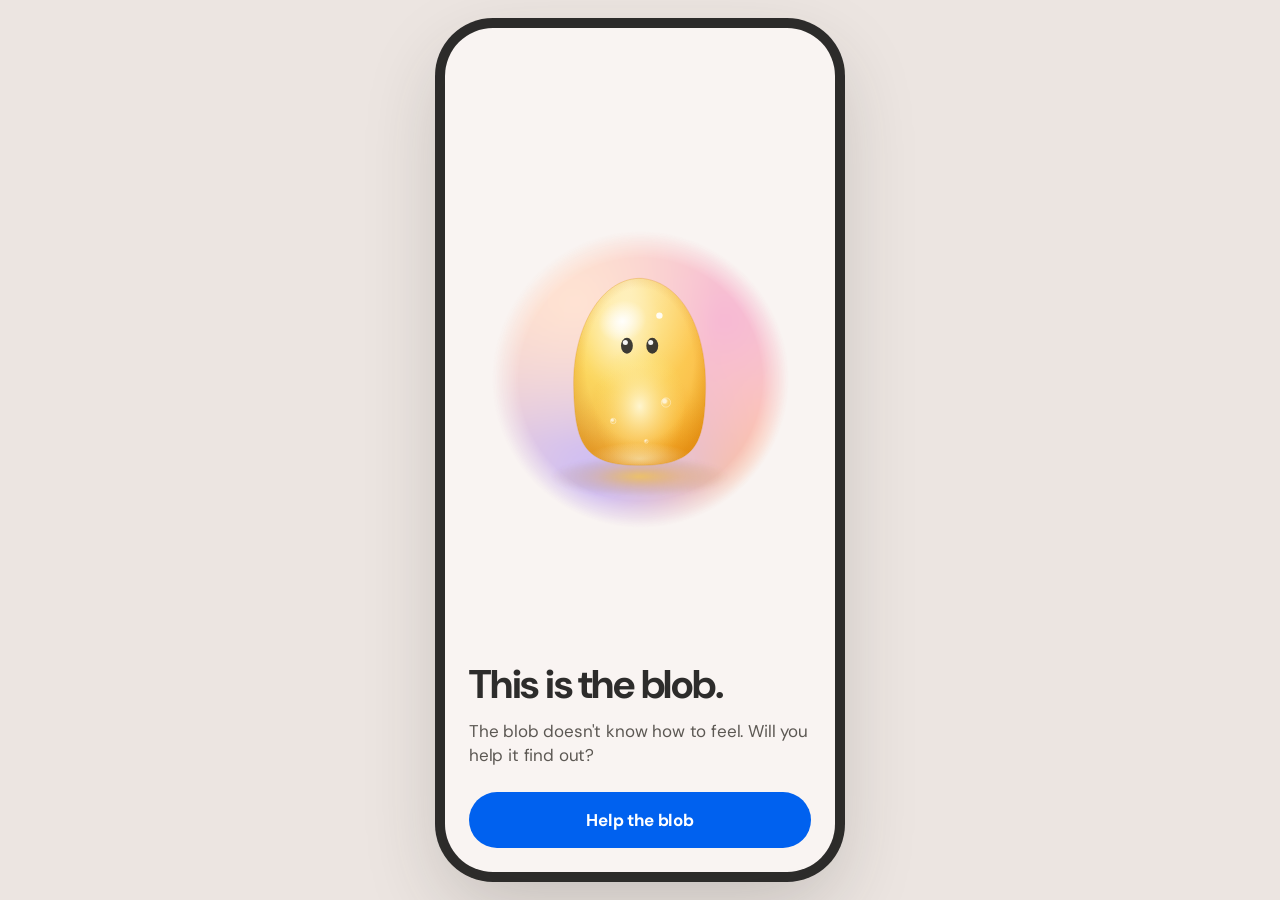
==== blob/index.html @ 41b09415 "The Blob: phone prototype (onboarding, Home, story popup, story decisions, care, Stories, Learned, B" ====
<!doctype html>
<html lang="en" data-theme="light">
<head>
<meta charset="utf-8">
<meta name="viewport" content="width=device-width, initial-scale=1, viewport-fit=cover">
<meta name="color-scheme" content="light">
<meta name="theme-color" content="#f9f4f2">
<meta name="apple-mobile-web-app-capable" content="yes">
<meta name="mobile-web-app-capable" content="yes">
<meta name="apple-mobile-web-app-status-bar-style" content="default">
<meta name="apple-mobile-web-app-title" content="The Blob">
<title>The Blob</title>
<meta name="description" content="A jelly blob shares your heartbeat, tells you its day as short stories, and learns with your help.">
<link rel="manifest" href="manifest.json">
<link rel="icon" href="icon.svg" type="image/svg+xml">
<link rel="apple-touch-icon" href="icon-180.png">
<link rel="preconnect" href="https://fonts.googleapis.com">
<link rel="preconnect" href="https://fonts.gstatic.com" crossorigin>
<link href="https://fonts.googleapis.com/css2?family=DM+Sans:wght@400;500;700&display=swap" rel="stylesheet">
<link rel="stylesheet" href="app.css">
</head>
<body>
<svg width="0" height="0" style="position:absolute" aria-hidden="true">
  <defs>
    <radialGradient id="bFill" cx=".36" cy=".28" r=".85"><stop offset="0" stop-color="#fff4be" stop-opacity=".95"/><stop offset=".36" stop-color="#ffd832" stop-opacity=".72"/><stop offset=".68" stop-color="#ffc600" stop-opacity=".62"/><stop offset="1" stop-color="#f09e00" stop-opacity=".85"/></radialGradient>
    <radialGradient id="bBase" cx=".5" cy="1.08" r=".62"><stop offset="0" stop-color="#ff8c00" stop-opacity=".5"/><stop offset="1" stop-color="#ff8c00" stop-opacity="0"/></radialGradient>
    <radialGradient id="bEdge" cx=".5" cy=".46" r=".58"><stop offset=".7" stop-color="#c86900" stop-opacity="0"/><stop offset="1" stop-color="#c86900" stop-opacity=".32"/></radialGradient>
    <radialGradient id="bTop" cx=".42" cy=".02" r=".6"><stop offset="0" stop-color="#fff" stop-opacity=".55"/><stop offset="1" stop-color="#fff" stop-opacity="0"/></radialGradient>
    <radialGradient id="bCore"><stop offset="0" stop-color="#fffbde" stop-opacity=".9"/><stop offset="1" stop-color="#ffe66e" stop-opacity="0"/></radialGradient>
    <radialGradient id="bSpec"><stop offset="0" stop-color="#fff" stop-opacity=".95"/><stop offset="1" stop-color="#fff" stop-opacity="0"/></radialGradient>
    <radialGradient id="bRim"><stop offset="0" stop-color="#fff8cd" stop-opacity=".8"/><stop offset="1" stop-color="#fff8cd" stop-opacity="0"/></radialGradient>
    <radialGradient id="bShadow"><stop offset="0" stop-color="#ffc400" stop-opacity=".55"/><stop offset=".5" stop-color="#d68c00" stop-opacity=".22"/><stop offset="1" stop-color="#785000" stop-opacity="0"/></radialGradient>
    <radialGradient id="bBub" cx=".35" cy=".35" r=".6"><stop offset="0" stop-color="#fff" stop-opacity=".7"/><stop offset=".3" stop-color="#fff" stop-opacity=".7"/><stop offset=".6" stop-color="#fff" stop-opacity=".12"/><stop offset="1" stop-color="#fff" stop-opacity="0"/></radialGradient>
    <radialGradient id="bHalo"><stop offset=".55" stop-color="#fff1c9" stop-opacity=".9"/><stop offset="1" stop-color="#ffd27a" stop-opacity="0"/></radialGradient>
    <filter id="blur1_5" x="-50%" y="-50%" width="200%" height="200%"><feGaussianBlur stdDeviation="1.5"/></filter>
  </defs>
</svg>
<div class="phone"><div id="app"></div></div>
<script src="data.js"></script>
<script src="app.js"></script>
</body>
</html>
---- blob/app.css ----
:root {
  --bg: #f9f4f2; --card: #fdfcfc; --line: #e2ded9; --ink: #2d2c2b; --smoke: #5c5853; --primary: #0061ef;
  --orange: #f47d31; --plum: #5f2b89; --tab: #ffe9a6; --indigo: #3b197f; --sky: #00a4ff; --pink: #ffa1cc;
  --chip: #f5f0ea;
  color-scheme: light;
}
* { box-sizing: border-box; -webkit-tap-highlight-color: transparent; }
html, body { margin: 0; height: 100%; }
body {
  background: #ece5e1; color: var(--ink); font-family: "DM Sans", system-ui, sans-serif;
  font-size: 17px; line-height: 1.45; letter-spacing: -0.01em; display: flex; justify-content: center; align-items: center;
}
h1, h2, h3 { margin: 0; font-weight: 700; letter-spacing: -0.03em; line-height: 1.12; }
p { margin: 0; }
button { font: inherit; color: inherit; letter-spacing: inherit; border: 0; background: none; padding: 0; cursor: pointer; }
:focus-visible { outline: 3px solid var(--primary); outline-offset: 2px; border-radius: 12px; }

/* phone shell: full screen on a phone, a 390 x 844 frame on a laptop */
.phone { position: relative; width: 100%; height: 100dvh; background: var(--bg); overflow: hidden; }
@media (min-width: 600px) and (min-height: 700px) {
  .phone { width: 390px; height: min(844px, calc(100dvh - 32px)); border-radius: 48px; box-shadow: 0 30px 80px rgba(45, 44, 43, 0.22), 0 0 0 10px #2d2c2b; }
}
.screen { position: absolute; inset: 0; overflow-y: auto; overflow-x: hidden; padding: 0 24px; -webkit-overflow-scrolling: touch; scrollbar-width: none; }
.screen::-webkit-scrollbar { display: none; }
.screen.with-tabs { padding-bottom: 108px; }
.pt { padding-top: max(20px, env(safe-area-inset-top)); }

/* type */
.date { font-size: 14px; font-weight: 500; color: var(--smoke); margin-top: 44px; }
.title { font-size: 30px; margin-top: 6px; }
.smoke { color: var(--smoke); }
.small { font-size: 14px; color: var(--smoke); }
.caption { font-size: 13px; color: var(--smoke); }
.section { font-size: 19px; }

/* cards + controls */
.card { background: var(--card); border: 1px solid var(--line); border-radius: 28px; padding: 20px; margin-top: 16px; }
.card.dark { background: var(--ink); border: 0; color: #fff; }
.card.dark .smoke { color: rgba(255, 255, 255, 0.72); }
.btn {
  display: flex; align-items: center; justify-content: center; width: 100%; height: 56px; border-radius: 999px;
  background: var(--primary); color: #fff; font-size: 17px; font-weight: 700;
}
.btn.small-btn { width: auto; height: 44px; padding: 0 24px; font-size: 15px; }
.btn.ink { background: var(--ink); }
.btn.ghost { background: transparent; color: var(--ink); border: 1px solid var(--line); }
.textbtn { display: block; width: 100%; height: 48px; font-weight: 700; color: var(--ink); font-size: 16px; }
.chip { display: inline-flex; align-items: center; gap: 6px; height: 30px; padding: 0 12px; border-radius: 999px; background: var(--chip); font-size: 13px; font-weight: 500; }
.chips { display: flex; flex-wrap: wrap; gap: 8px; }
.dot { width: 8px; height: 8px; border-radius: 50%; display: inline-block; flex: none; }
.opt {
  min-height: 44px; padding: 10px 16px; border-radius: 999px; border: 1px solid var(--line); background: var(--card);
  font-size: 15px; font-weight: 500; text-align: left;
}
.opt[aria-checked="true"] { background: var(--ink); color: #fff; border-color: var(--ink); }
.toggles { display: grid; grid-template-columns: 1fr 1fr; gap: 10px; }
.toggles .opt { text-align: center; }

/* onboarding */
.ob { display: flex; flex-direction: column; min-height: 100%; padding-bottom: max(24px, env(safe-area-inset-bottom)); }
.ob-head { height: 56px; margin-top: max(12px, env(safe-area-inset-top)); display: grid; grid-template-columns: 44px 1fr 44px; align-items: center; }
.back { width: 44px; height: 44px; display: grid; place-items: center; margin-left: -10px; }
.pdots { display: flex; gap: 6px; justify-content: center; align-items: center; }
.pdots i { width: 8px; height: 8px; border-radius: 999px; background: #d9d3cd; transition: width 0.25s; }
.pdots i.on { width: 22px; background: var(--ink); }
.ob-blob { flex: 1; display: grid; place-items: center; min-height: 300px; }
.ob h1 { font-size: 32px; }
.ob h1.display { font-size: 40px; }
.ob .body { font-size: 17px; color: var(--smoke); margin-top: 12px; }
.quote { margin-top: 16px; background: var(--card); border: 1px solid var(--line); border-radius: 20px; padding: 14px 16px; font-style: italic; color: var(--ink); }
.ticks { list-style: none; margin: 16px 0 0; padding: 14px 16px; background: var(--card); border: 1px solid var(--line); border-radius: 20px; display: grid; gap: 10px; font-size: 15px; }
.ticks li { display: grid; grid-template-columns: 22px 1fr; gap: 8px; }
.ticks svg { margin-top: 2px; }
.ob .btn { margin-top: 24px; }

/* home */
.blobcard { display: grid; grid-template-columns: 1fr 1fr; align-items: center; gap: 8px; min-height: 200px; padding: 8px 20px 8px 4px; }
.flat-n { font-size: 40px; font-weight: 700; letter-spacing: -0.03em; line-height: 1; margin-top: 6px; }
.flat-n span { font-size: 17px; font-weight: 500; color: var(--smoke); letter-spacing: -0.01em; }
.chart-head { display: flex; justify-content: space-between; align-items: baseline; gap: 8px; }
.legend { display: flex; gap: 12px; font-size: 13px; color: var(--smoke); }
.legend span { display: inline-flex; align-items: center; gap: 5px; }
.chart { width: 100%; height: auto; display: block; margin-top: 10px; overflow: visible; }
.chart text { font-family: inherit; font-size: 11px; fill: var(--smoke); }
.stats { display: grid; grid-template-columns: repeat(3, 1fr); gap: 10px; margin-top: 16px; }
.stat { background: var(--card); border: 1px solid var(--line); border-radius: 20px; padding: 14px 12px; }
.stat b { display: block; font-size: 22px; letter-spacing: -0.03em; }
.stat span { font-size: 13px; color: var(--smoke); }
.ready { display: flex; align-items: center; justify-content: space-between; gap: 12px; }

/* tab bar */
.tabbar {
  position: absolute; left: 0; right: 0; bottom: 0; height: calc(84px + env(safe-area-inset-bottom)); padding-bottom: env(safe-area-inset-bottom);
  background: var(--card); border-top: 1px solid var(--line); display: grid; grid-template-columns: repeat(4, 1fr); z-index: 5;
}
.tab { text-decoration: none; display: flex; flex-direction: column; align-items: center; justify-content: center; gap: 4px; color: #8f8a85; font-size: 12px; font-weight: 500; }
.tab .ic { width: 56px; height: 30px; border-radius: 999px; display: grid; place-items: center; }
.tab[aria-current="page"] { color: var(--ink); font-weight: 700; }
.tab[aria-current="page"] .ic { background: var(--tab); }

/* sheet */
.backdrop { position: absolute; inset: 0; background: rgba(45, 44, 43, 0.5); z-index: 20; animation: fade 0.25s ease; }
.sheet {
  position: absolute; left: 0; right: 0; bottom: 0; z-index: 21; background: var(--bg); border-radius: 32px 32px 0 0;
  padding: 10px 24px max(20px, env(safe-area-inset-bottom)); animation: up 0.35s cubic-bezier(.2, .9, .3, 1); max-height: 92%; overflow-y: auto;
}
.grab { width: 40px; height: 5px; border-radius: 999px; background: #d4cdc7; margin: 0 auto 6px; }
.sheet .meta { font-size: 14px; color: var(--smoke); font-weight: 500; text-align: center; }
.sheet h2 { font-size: 24px; text-align: center; margin-top: 4px; }
.sheet .vig { font-size: 17px; margin-top: 12px; text-align: center; }
.sheet .chips { justify-content: center; margin: 14px 0 18px; }
@keyframes fade { from { opacity: 0; } }
@keyframes up { from { transform: translateY(100%); } }

/* story decision */
.dhead { height: 56px; margin-top: max(12px, env(safe-area-inset-top)); display: grid; grid-template-columns: 44px 1fr 44px; align-items: center; }
.dhead .count { text-align: right; font-size: 15px; color: var(--smoke); white-space: nowrap; }
.storycard { background: var(--card); border: 1px solid var(--line); border-radius: 28px; padding: 20px; margin-top: -8px; position: relative; }
.storycard .vig { font-size: 19px; font-weight: 500; line-height: 1.4; }
.q { margin-top: 28px; }
.q h3 { font-size: 19px; margin-bottom: 4px; }
.q .help { font-size: 14px; color: var(--smoke); margin-bottom: 12px; }
.q .opts { display: flex; flex-wrap: wrap; gap: 8px; margin-top: 12px; }
.flats { display: grid; grid-template-columns: repeat(7, 1fr); gap: 4px; margin-top: 12px; }
.ftile { display: flex; flex-direction: column; align-items: center; justify-content: flex-end; gap: 4px; min-height: 64px; padding: 6px 0; border-radius: 14px; border: 1px solid transparent; font-size: 13px; color: var(--smoke); }
.ftile[aria-checked="true"] { background: var(--ink); color: #fff; font-weight: 700; }
.fends { display: flex; justify-content: space-between; font-size: 12px; color: var(--smoke); margin-top: 6px; }
.actions { margin: 32px 0 max(24px, env(safe-area-inset-bottom)); display: grid; gap: 4px; }

/* lists */
.group { margin-top: 28px; }
.group h2 { font-size: 19px; margin-bottom: 4px; }
.rows { list-style: none; margin: 0; padding: 0; }
.row { display: flex; align-items: center; gap: 12px; width: 100%; text-align: left; min-height: 60px; padding: 10px 0; border-bottom: 1px solid var(--line); }
.row .grow { flex: 1; min-width: 0; }
.row .grow b { display: block; font-size: 16px; }
.row .grow span { display: block; font-size: 14px; color: var(--smoke); }
.mini { width: 40px; display: flex; justify-content: center; align-items: flex-end; flex: none; }
.status { font-size: 13px; color: var(--smoke); white-space: nowrap; }
.status.wait { color: var(--primary); font-weight: 700; }
.know { display: flex; gap: 12px; align-items: center; padding: 12px 0; }
.know + .know { border-top: 1px solid var(--line); }
.know p { font-size: 15px; }
.badge { display: inline-flex; height: 26px; align-items: center; padding: 0 10px; border-radius: 999px; font-size: 12px; font-weight: 700; background: var(--chip); color: var(--smoke); white-space: nowrap; }
.badge.yes { background: var(--tab); color: var(--ink); }
.link { padding: 14px 0; }
.link + .link { border-top: 1px solid var(--line); }
.link .top { display: flex; justify-content: space-between; gap: 10px; align-items: flex-start; }
.link p { font-size: 15px; color: var(--smoke); margin-top: 4px; }
.collection { display: grid; grid-template-columns: repeat(5, 1fr); gap: 6px; margin-top: 12px; align-items: end; }
.collection button { display: flex; justify-content: center; align-items: flex-end; min-height: 44px; border-radius: 12px; }
.kindrow { display: flex; justify-content: space-between; align-items: center; font-size: 15px; padding: 8px 0; }

/* care */
.care { display: flex; flex-direction: column; min-height: 100%; text-align: center; padding-bottom: max(24px, env(safe-area-inset-bottom)); }
.care .ob-blob { min-height: 340px; }
.care h1 { font-size: 30px; }
.care .cue { font-size: 22px; font-weight: 700; letter-spacing: -0.03em; height: 30px; }
.care .bpm { margin-top: 8px; font-size: 15px; color: var(--smoke); }
.care .bpm b { color: var(--ink); font-size: 19px; }
.care .btn { margin-top: 20px; }

/* ---------- the blob ---------- */
.bstage { position: relative; display: inline-block; --sp: 1; flex: none; }
.bstage.slow { --sp: 1.5; }
.sphere {
  position: absolute; border-radius: 50%; filter: blur(4px);
  -webkit-mask-image: radial-gradient(circle, #000 58%, transparent 71%); mask-image: radial-gradient(circle, #000 58%, transparent 71%);
  animation: sphere 16s ease-in-out infinite alternate;
}
.pal-calm { background: radial-gradient(circle at 28% 24%, #ffe3d3 0, rgba(255, 227, 211, 0) 46%), radial-gradient(circle at 78% 30%, #f7b9d4 0, rgba(247, 185, 212, 0) 52%), radial-gradient(circle at 34% 82%, #cdbdf6 0, rgba(205, 189, 246, 0) 56%), radial-gradient(circle at 82% 84%, #ffbf96 0, rgba(255, 191, 150, 0) 52%), #f8d6cc; }
.pal-dusk { background: radial-gradient(circle at 30% 26%, #e6e0fb 0, rgba(230, 224, 251, 0) 48%), radial-gradient(circle at 76% 34%, #b9b4ee 0, rgba(185, 180, 238, 0) 52%), radial-gradient(circle at 36% 80%, #e9b8cf 0, rgba(233, 184, 207, 0) 56%), radial-gradient(circle at 80% 82%, #9fb3e8 0, rgba(159, 179, 232, 0) 50%), #d6cdee; }
.pal-glow { background: radial-gradient(circle at 30% 26%, #fff1c9 0, rgba(255, 241, 201, 0) 48%), radial-gradient(circle at 76% 34%, #ffc7a3 0, rgba(255, 199, 163, 0) 52%), radial-gradient(circle at 36% 80%, #f6b3c9 0, rgba(246, 179, 201, 0) 56%), radial-gradient(circle at 80% 82%, #ffd27a 0, rgba(255, 210, 122, 0) 50%), #ffdcc0; }
.pal-sage { background: radial-gradient(circle at 30% 26%, #eef6e2 0, rgba(238, 246, 226, 0) 48%), radial-gradient(circle at 76% 34%, #bfe0d4 0, rgba(191, 224, 212, 0) 52%), radial-gradient(circle at 36% 80%, #f7cdb8 0, rgba(247, 205, 184, 0) 56%), radial-gradient(circle at 80% 82%, #a9cfe6 0, rgba(169, 207, 230, 0) 50%), #d5e6d6; }
.bsvg { position: absolute; overflow: visible; }
.bsvg g { transform-box: fill-box; }
.b-lean, .b-squash { transform-origin: 50% 100%; }
.b-lean { animation: lean calc(4.2s * var(--sp)) ease-in-out infinite; }
.b-squash { animation: squash calc(3.3s * var(--sp)) ease-in-out infinite; }
.b-hl { animation: hl calc(4.2s * var(--sp)) ease-in-out 0.25s infinite; }
.b-core { transform-origin: 50% 50%; animation: core calc(6.5s * var(--sp)) ease-in-out infinite; }
.b-bub { animation: bub 5.5s linear infinite; }
.b-bub.b2 { animation-duration: 7s; animation-delay: -2s; }
.b-bub.b3 { animation-duration: 6.2s; animation-delay: -4s; }
.b-look { animation: look calc(8s * var(--sp)) ease-in-out infinite; }
.b-blink { transform-origin: 50% 50%; animation: blink calc(4.8s * var(--sp)) infinite; }
.b-halo { opacity: 0; transform-origin: 50% 50%; }
.b-up { transition: transform 0.4s; }
@keyframes sphere { from { transform: rotate(0) scale(1); } to { transform: rotate(28deg) scale(1.05); } }
@keyframes lean { 0%, 100% { transform: skewX(-4.5deg); } 50% { transform: skewX(3.5deg); } }
@keyframes squash { 0%, 100% { transform: scale(1, 1); } 33% { transform: scale(1.05, 0.95); } 66% { transform: scale(0.97, 1.035); } }
@keyframes hl { 0%, 100% { transform: translateX(-2px); } 50% { transform: translateX(2px); } }
@keyframes core { 0%, 100% { transform: translate(0, 0); } 33% { transform: translate(4%, -6%); } 66% { transform: translate(-5%, 3%); } }
@keyframes bub { 0% { transform: translateY(0); opacity: 0; } 15% { opacity: 1; } 80% { opacity: 0.9; } 100% { transform: translateY(var(--rise)); opacity: 0; } }
@keyframes look { 0%, 18%, 82%, 100% { transform: translateX(0); } 28%, 42% { transform: translateX(calc(-1 * var(--look))); } 54%, 70% { transform: translateX(var(--look)); } }
@keyframes blink { 0%, 93%, 100% { transform: scaleY(1); } 96% { transform: scaleY(0.1); } }

/* states */
.st-bounce .b-squash { animation: hop calc(2.8s * var(--sp)) cubic-bezier(.3, 0, .3, 1) infinite; }
@keyframes hop { 0%, 60%, 100% { transform: translateY(0) scale(1, 1); } 12% { transform: translateY(0) scale(1.12, 0.86); } 30% { transform: translateY(-14%) scale(0.92, 1.1); } 48% { transform: translateY(0) scale(1.06, 0.94); } }
.st-flat .b-squash { animation: sag 6s ease-in-out infinite; }
.st-flat .b-lean { animation: leanflat 8s ease-in-out infinite; }
.st-flat .b-blink { animation-duration: 7s; }
@keyframes sag { 0%, 100% { transform: scale(1, 1); } 50% { transform: scale(1.05, 0.93); } }
@keyframes leanflat { 0%, 100% { transform: skewX(0); } 50% { transform: skewX(-2deg); } }
.st-breathe .b-squash { animation: breathe 10s ease-in-out infinite; }
.st-breathe .b-blink { animation: none; transform: scaleY(0.14); }
.st-breathe .b-look { animation: none; }
@keyframes breathe { 0%, 100% { transform: scale(1, 1); } 40% { transform: scale(1.07, 1.12); } }
.st-puff .b-squash { animation: puff 3s cubic-bezier(.2, .8, .3, 1) both; }
.st-puff .b-blink { animation: puffeyes 3s both; }
.st-puff .b-look { animation: none; }
@keyframes puff { 0% { transform: scale(1.75, 0.4); } 38% { transform: scale(0.9, 1.14); } 58% { transform: scale(1.05, 0.95); } 76% { transform: scale(0.98, 1.03); } 100% { transform: scale(1, 1); } }
@keyframes puffeyes { 0%, 45% { transform: scaleY(0.1); } 62% { transform: scale(1.25); } 100% { transform: scale(1); } }
.st-work .b-up { transform: translateY(calc(-1 * var(--upv))); }
.st-work .b-look { animation: none; }
.st-work .b-halo { animation: halo 2.6s ease-in-out infinite; }
.st-work .b-core { animation: corepulse 2.6s ease-in-out infinite; }
@keyframes halo { 0%, 100% { opacity: 0.15; transform: scale(0.96); } 50% { opacity: 0.7; transform: scale(1.06); } }
@keyframes corepulse { 0%, 100% { transform: scale(0.9); opacity: 0.75; } 50% { transform: scale(1.15); opacity: 1; } }
.bstage.static *, .bstage.static { animation: none !important; }

@media (prefers-reduced-motion: reduce) {
  .bstage *, .bstage, .sphere, .sheet, .backdrop { animation: none !important; transition: none !important; }
}
.vh { position: absolute; width: 1px; height: 1px; overflow: hidden; clip: rect(0 0 0 0); white-space: nowrap; }
.st-puff.loop .b-squash { animation: puffloop 5s cubic-bezier(.2, .8, .3, 1) infinite; }
.st-puff.loop .b-blink { animation: puffeyesloop 5s infinite; }
@keyframes puffloop { 0% { transform: scale(1.75, 0.4); } 23% { transform: scale(0.9, 1.14); } 35% { transform: scale(1.05, 0.95); } 46% { transform: scale(0.98, 1.03); } 60%, 88% { transform: scale(1, 1); } 100% { transform: scale(1.75, 0.4); } }
@keyframes puffeyesloop { 0%, 27% { transform: scaleY(0.1); } 37% { transform: scale(1.25); } 60%, 86% { transform: scale(1); } 100% { transform: scaleY(0.1); } }
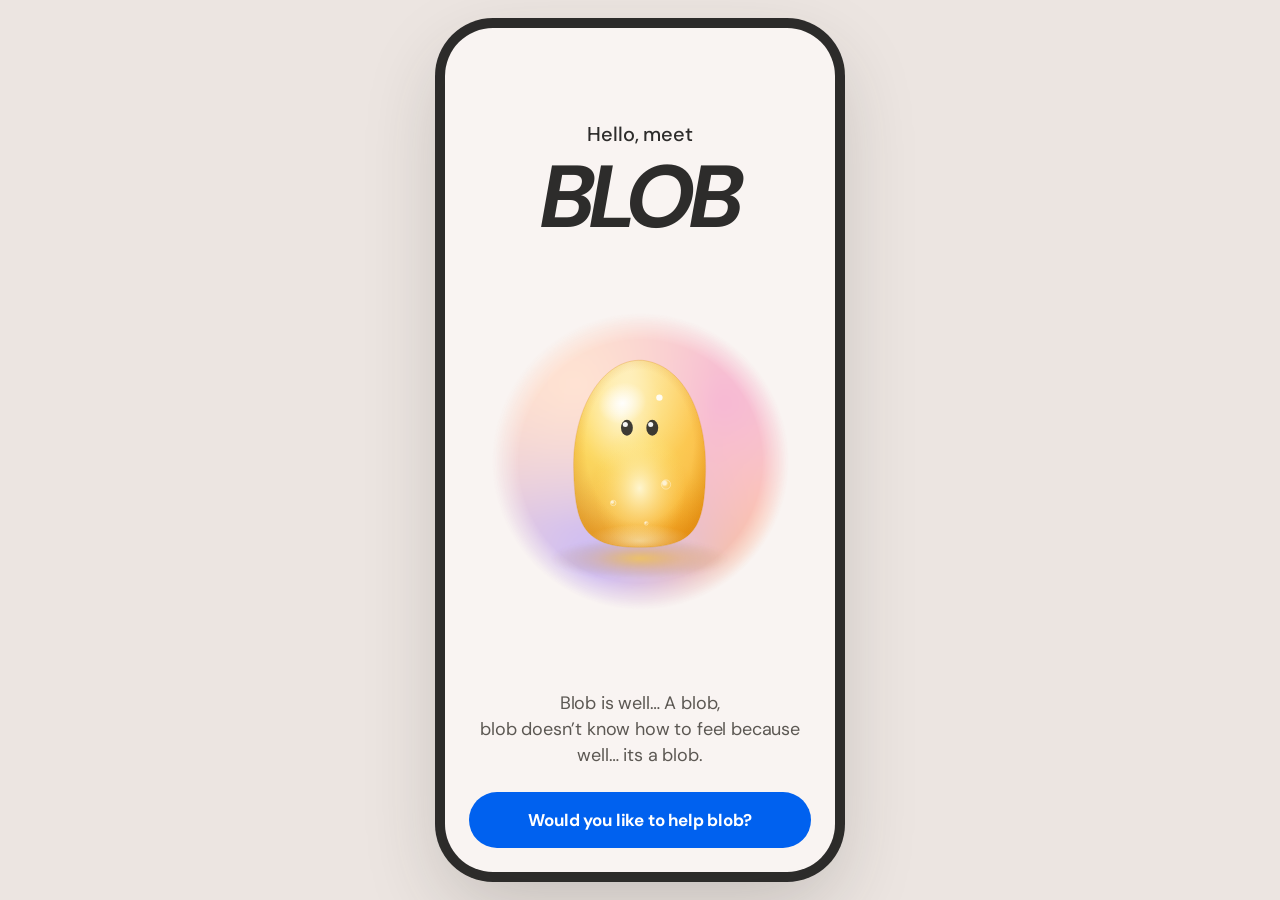
==== commit 5ee83e3f: "Phone app: new intro and step 1 designs; version asset links so phones pick up changes Co-Authored-B" ====
--- a/blob/index.html
+++ b/blob/index.html
@@ -17,7 +17,7 @@
 <link rel="preconnect" href="https://fonts.googleapis.com">
 <link rel="preconnect" href="https://fonts.gstatic.com" crossorigin>
 <link href="https://fonts.googleapis.com/css2?family=DM+Sans:wght@400;500;700&display=swap" rel="stylesheet">
-<link rel="stylesheet" href="app.css">
+<link rel="stylesheet" href="app.css?v=3">
 </head>
 <body>
 <svg width="0" height="0" style="position:absolute" aria-hidden="true">
@@ -37,6 +37,6 @@
 </svg>
 <div class="phone"><div id="app"></div></div>
 <script src="data.js"></script>
-<script src="app.js"></script>
+<script src="app.js?v=3"></script>
 </body>
 </html>
--- a/blob/app.css
+++ b/blob/app.css
@@ -5,9 +5,9 @@
   color-scheme: light;
 }
 * { box-sizing: border-box; -webkit-tap-highlight-color: transparent; }
-html, body { margin: 0; height: 100%; }
+html, body { margin: 0; height: 100%; background: var(--bg); overscroll-behavior: none; }
 body {
-  background: #ece5e1; color: var(--ink); font-family: "DM Sans", system-ui, sans-serif;
+  background: var(--bg); color: var(--ink); font-family: "DM Sans", system-ui, sans-serif;
   font-size: 17px; line-height: 1.45; letter-spacing: -0.01em; display: flex; justify-content: center; align-items: center;
 }
 h1, h2, h3 { margin: 0; font-weight: 700; letter-spacing: -0.03em; line-height: 1.12; }
@@ -16,9 +16,10 @@
 :focus-visible { outline: 3px solid var(--primary); outline-offset: 2px; border-radius: 12px; }
 
 /* phone shell: full screen on a phone, a 390 x 844 frame on a laptop */
-.phone { position: relative; width: 100%; height: 100dvh; background: var(--bg); overflow: hidden; }
+.phone { position: fixed; inset: 0; background: var(--bg); overflow: hidden; }
 @media (min-width: 600px) and (min-height: 700px) {
-  .phone { width: 390px; height: min(844px, calc(100dvh - 32px)); border-radius: 48px; box-shadow: 0 30px 80px rgba(45, 44, 43, 0.22), 0 0 0 10px #2d2c2b; }
+  html, body { background: #ece5e1; }
+  .phone { position: relative; inset: auto; width: 390px; height: min(844px, calc(100dvh - 32px)); border-radius: 48px; box-shadow: 0 30px 80px rgba(45, 44, 43, 0.22), 0 0 0 10px #2d2c2b; }
 }
 .screen { position: absolute; inset: 0; overflow-y: auto; overflow-x: hidden; padding: 0 24px; -webkit-overflow-scrolling: touch; scrollbar-width: none; }
 .screen::-webkit-scrollbar { display: none; }
@@ -72,6 +73,13 @@
 .ticks li { display: grid; grid-template-columns: 22px 1fr; gap: 8px; }
 .ticks svg { margin-top: 2px; }
 .ob .btn { margin-top: 24px; }
+.ob-intro, .ob-center { text-align: center; }
+.ob-intro .kicker { font-size: 20px; font-weight: 500; margin-top: 24px; }
+.ob-intro .wordmark { font-size: 88px; font-weight: 700; font-style: italic; letter-spacing: -0.05em; line-height: 1; margin-top: 4px; }
+.ob-intro .body { font-size: 18px; margin-top: 8px; }
+.ob-center h1 { font-size: 30px; line-height: 1.25; letter-spacing: -0.02em; }
+.ob-center h1 em { font-style: italic; }
+.ob-center .sub { font-size: 30px; font-weight: 700; letter-spacing: -0.02em; margin-top: 28px; }
 
 /* home */
 .blobcard { display: grid; grid-template-columns: 1fr 1fr; align-items: center; gap: 8px; min-height: 200px; padding: 8px 20px 8px 4px; }
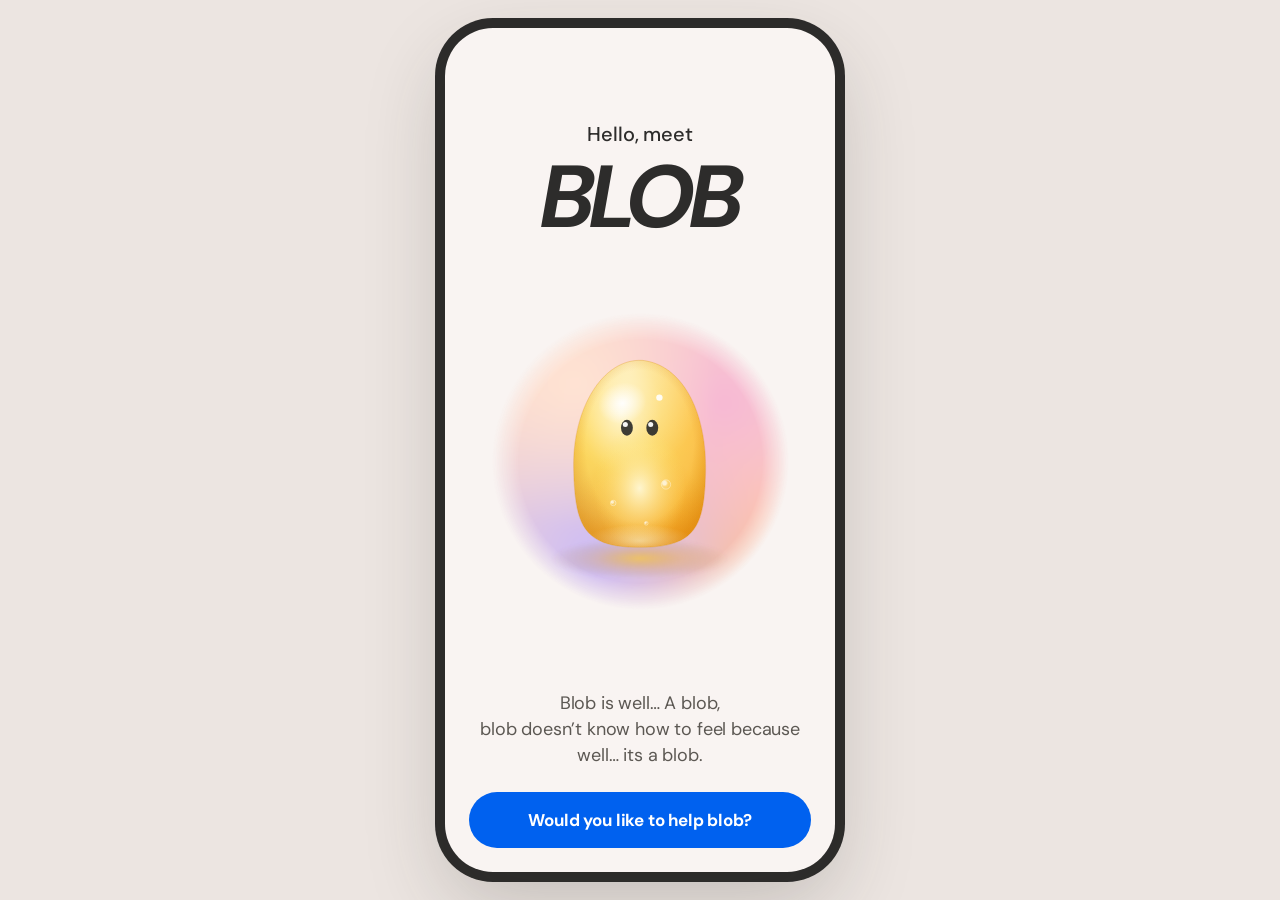
==== commit 2576901a: "Phone app: swipe through the intro, tap the blob to make it jump" ====
--- a/blob/index.html
+++ b/blob/index.html
@@ -17,7 +17,7 @@
 <link rel="preconnect" href="https://fonts.googleapis.com">
 <link rel="preconnect" href="https://fonts.gstatic.com" crossorigin>
 <link href="https://fonts.googleapis.com/css2?family=DM+Sans:wght@400;500;700&display=swap" rel="stylesheet">
-<link rel="stylesheet" href="app.css?v=3">
+<link rel="stylesheet" href="app.css?v=4">
 </head>
 <body>
 <svg width="0" height="0" style="position:absolute" aria-hidden="true">
@@ -37,6 +37,6 @@
 </svg>
 <div class="phone"><div id="app"></div></div>
 <script src="data.js"></script>
-<script src="app.js?v=3"></script>
+<script src="app.js?v=5"></script>
 </body>
 </html>
--- a/blob/app.css
+++ b/blob/app.css
@@ -74,6 +74,11 @@
 .ticks svg { margin-top: 2px; }
 .ob .btn { margin-top: 24px; }
 .ob-intro, .ob-center { text-align: center; }
+.ob { touch-action: pan-y; user-select: none; -webkit-user-select: none; }
+.ob.in-next { animation: obnext 0.32s cubic-bezier(.2, .9, .3, 1); }
+.ob.in-prev { animation: obprev 0.32s cubic-bezier(.2, .9, .3, 1); }
+@keyframes obnext { from { transform: translateX(40px); opacity: 0; } }
+@keyframes obprev { from { transform: translateX(-40px); opacity: 0; } }
 .ob-intro .kicker { font-size: 20px; font-weight: 500; margin-top: 24px; }
 .ob-intro .wordmark { font-size: 88px; font-weight: 700; font-style: italic; letter-spacing: -0.05em; line-height: 1; margin-top: 4px; }
 .ob-intro .body { font-size: 18px; margin-top: 8px; }
@@ -182,6 +187,16 @@
 .pal-sage { background: radial-gradient(circle at 30% 26%, #eef6e2 0, rgba(238, 246, 226, 0) 48%), radial-gradient(circle at 76% 34%, #bfe0d4 0, rgba(191, 224, 212, 0) 52%), radial-gradient(circle at 36% 80%, #f7cdb8 0, rgba(247, 205, 184, 0) 56%), radial-gradient(circle at 80% 82%, #a9cfe6 0, rgba(169, 207, 230, 0) 50%), #d5e6d6; }
 .bsvg { position: absolute; overflow: visible; }
 .bsvg g { transform-box: fill-box; }
+.bstage:not(.static) { cursor: pointer; touch-action: manipulation; }
+.bsvg.jump { transform-origin: 50% 100%; animation: jump 0.7s cubic-bezier(.3, .7, .4, 1); }
+@keyframes jump {
+  0% { transform: none; }
+  14% { transform: scale(1.12, 0.84); }
+  40% { transform: translateY(-34%) scale(0.92, 1.1); }
+  62% { transform: translateY(0) scale(1.08, 0.9); }
+  78% { transform: scale(0.97, 1.03); }
+  100% { transform: none; }
+}
 .b-lean, .b-squash { transform-origin: 50% 100%; }
 .b-lean { animation: lean calc(4.2s * var(--sp)) ease-in-out infinite; }
 .b-squash { animation: squash calc(3.3s * var(--sp)) ease-in-out infinite; }
@@ -229,7 +244,7 @@
 .bstage.static *, .bstage.static { animation: none !important; }
 
 @media (prefers-reduced-motion: reduce) {
-  .bstage *, .bstage, .sphere, .sheet, .backdrop { animation: none !important; transition: none !important; }
+  .bstage *, .bstage, .sphere, .sheet, .backdrop, .ob { animation: none !important; transition: none !important; }
 }
 .vh { position: absolute; width: 1px; height: 1px; overflow: hidden; clip: rect(0 0 0 0); white-space: nowrap; }
 .st-puff.loop .b-squash { animation: puffloop 5s cubic-bezier(.2, .8, .3, 1) infinite; }
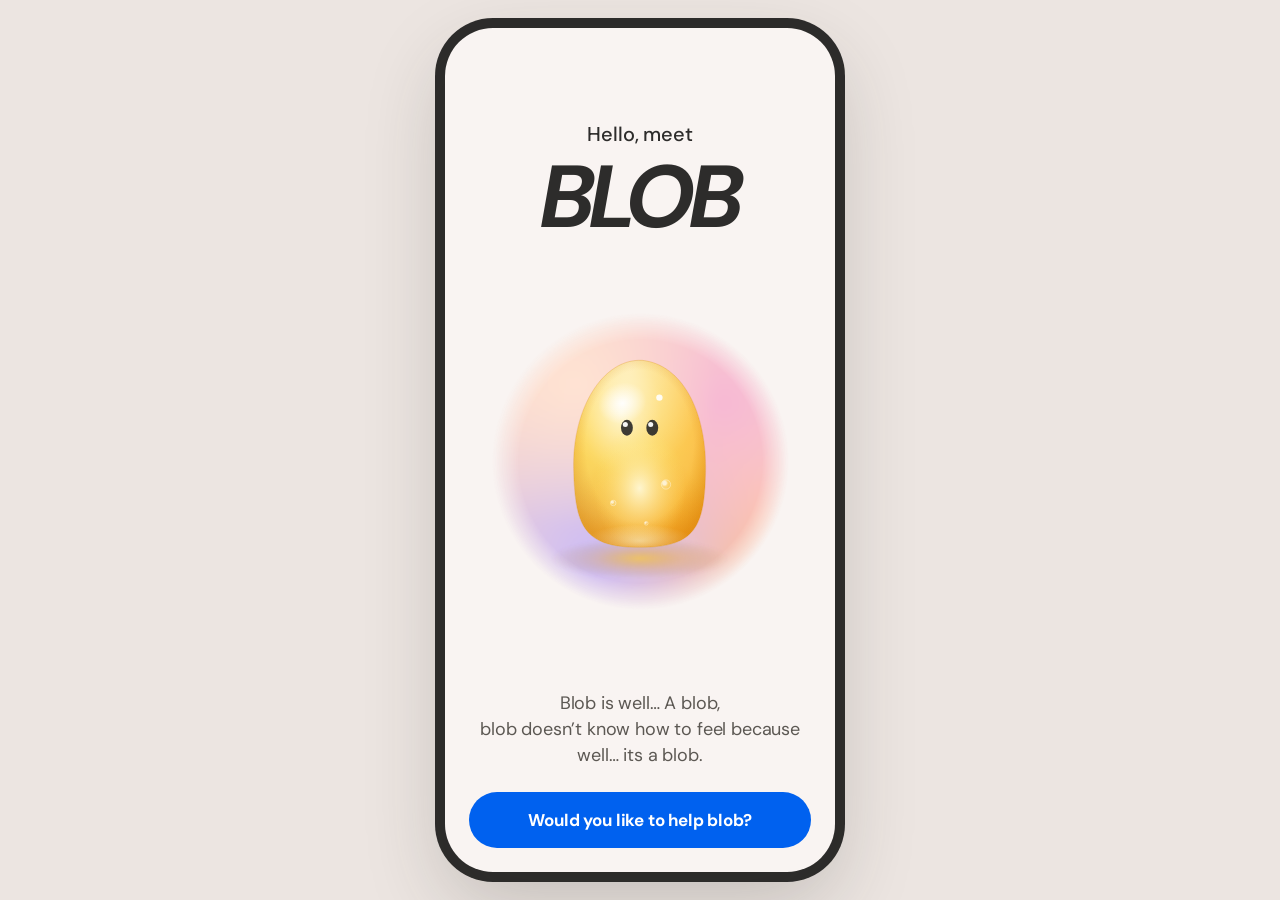
==== commit 7f3f2bb8: "Phone app: onboarding steps 1-5 to the new designs, with props on the blob" ====
--- a/blob/index.html
+++ b/blob/index.html
@@ -17,7 +17,7 @@
 <link rel="preconnect" href="https://fonts.googleapis.com">
 <link rel="preconnect" href="https://fonts.gstatic.com" crossorigin>
 <link href="https://fonts.googleapis.com/css2?family=DM+Sans:wght@400;500;700&display=swap" rel="stylesheet">
-<link rel="stylesheet" href="app.css?v=4">
+<link rel="stylesheet" href="app.css?v=6">
 </head>
 <body>
 <svg width="0" height="0" style="position:absolute" aria-hidden="true">
@@ -37,6 +37,6 @@
 </svg>
 <div class="phone"><div id="app"></div></div>
 <script src="data.js"></script>
-<script src="app.js?v=5"></script>
+<script src="app.js?v=7"></script>
 </body>
 </html>
--- a/blob/app.css
+++ b/blob/app.css
@@ -82,9 +82,35 @@
 .ob-intro .kicker { font-size: 20px; font-weight: 500; margin-top: 24px; }
 .ob-intro .wordmark { font-size: 88px; font-weight: 700; font-style: italic; letter-spacing: -0.05em; line-height: 1; margin-top: 4px; }
 .ob-intro .body { font-size: 18px; margin-top: 8px; }
-.ob-center h1 { font-size: 30px; line-height: 1.25; letter-spacing: -0.02em; }
+.ob-center h1 { font-size: 26px; line-height: 1.25; letter-spacing: -0.02em; }
 .ob-center h1 em { font-style: italic; }
-.ob-center .sub { font-size: 30px; font-weight: 700; letter-spacing: -0.02em; margin-top: 28px; }
+.ob-center .body { font-size: 15px; max-width: 300px; margin: 12px auto 0; }
+.ob-center .quote { text-align: center; font-size: 15px; }
+.ob-center .ticks { text-align: left; font-size: 14px; }
+.ob-big h1, .ob-big .sub { font-size: 30px; }
+.ob-big .sub { font-weight: 700; letter-spacing: -0.02em; margin-top: 28px; }
+/* props on the blob */
+.acc g, .acc text, .acc path, .acc circle { transform-box: fill-box; }
+.a-think { animation: thinkbob 3.2s ease-in-out infinite; }
+.a-t1 { animation: tdot 2.4s ease-in-out infinite; }
+.a-t2 { animation: tdot 2.4s ease-in-out 0.3s infinite; }
+.a-cloud { animation: tdot 2.4s ease-in-out 0.6s infinite; transform-origin: 30% 100%; }
+.a-fly { animation: fly 6s linear infinite; }
+.a-book { animation: bookbob 3s ease-in-out infinite; }
+.a-q { transform-origin: 50% 100%; animation: qwob 2.2s ease-in-out infinite; }
+.a-drop { animation: drip 2.6s ease-in infinite; }
+.a-ink { stroke-dasharray: 1; animation: ink 3.6s linear infinite; }
+.a-pencil { animation: scribble 3.6s ease-in-out infinite; }
+.a-blush { animation: blush 3s ease-in-out infinite; }
+@keyframes thinkbob { 50% { transform: translateY(-3px); } }
+@keyframes tdot { 0%, 100% { opacity: .55; transform: scale(.92); } 50% { opacity: 1; transform: scale(1); } }
+@keyframes fly { 0% { transform: translate(0, 0); } 25% { transform: translate(-22px, 6px); } 50% { transform: translate(-34px, -4px); } 75% { transform: translate(-12px, 8px); } 100% { transform: translate(0, 0); } }
+@keyframes bookbob { 50% { transform: translateY(-2px) rotate(-1deg); } }
+@keyframes qwob { 0%, 100% { transform: rotate(-8deg) translateY(0); } 50% { transform: rotate(8deg) translateY(-4px); } }
+@keyframes drip { 0% { transform: translateY(-4px); opacity: 0; } 15% { opacity: 1; } 80% { opacity: 1; } 100% { transform: translateY(14px); opacity: 0; } }
+@keyframes ink { 0% { stroke-dashoffset: 1; } 70%, 90% { stroke-dashoffset: 0; } 100% { stroke-dashoffset: 0; opacity: 0; } }
+@keyframes scribble { 0% { transform: translate(-30px, -8px); } 35% { transform: translate(0, -8px); } 40% { transform: translate(-30px, 6px); } 70%, 90% { transform: translate(-8px, 6px); } 100% { transform: translate(-30px, -8px); } }
+@keyframes blush { 50% { opacity: .65; } }
 
 /* home */
 .blobcard { display: grid; grid-template-columns: 1fr 1fr; align-items: center; gap: 8px; min-height: 200px; padding: 8px 20px 8px 4px; }
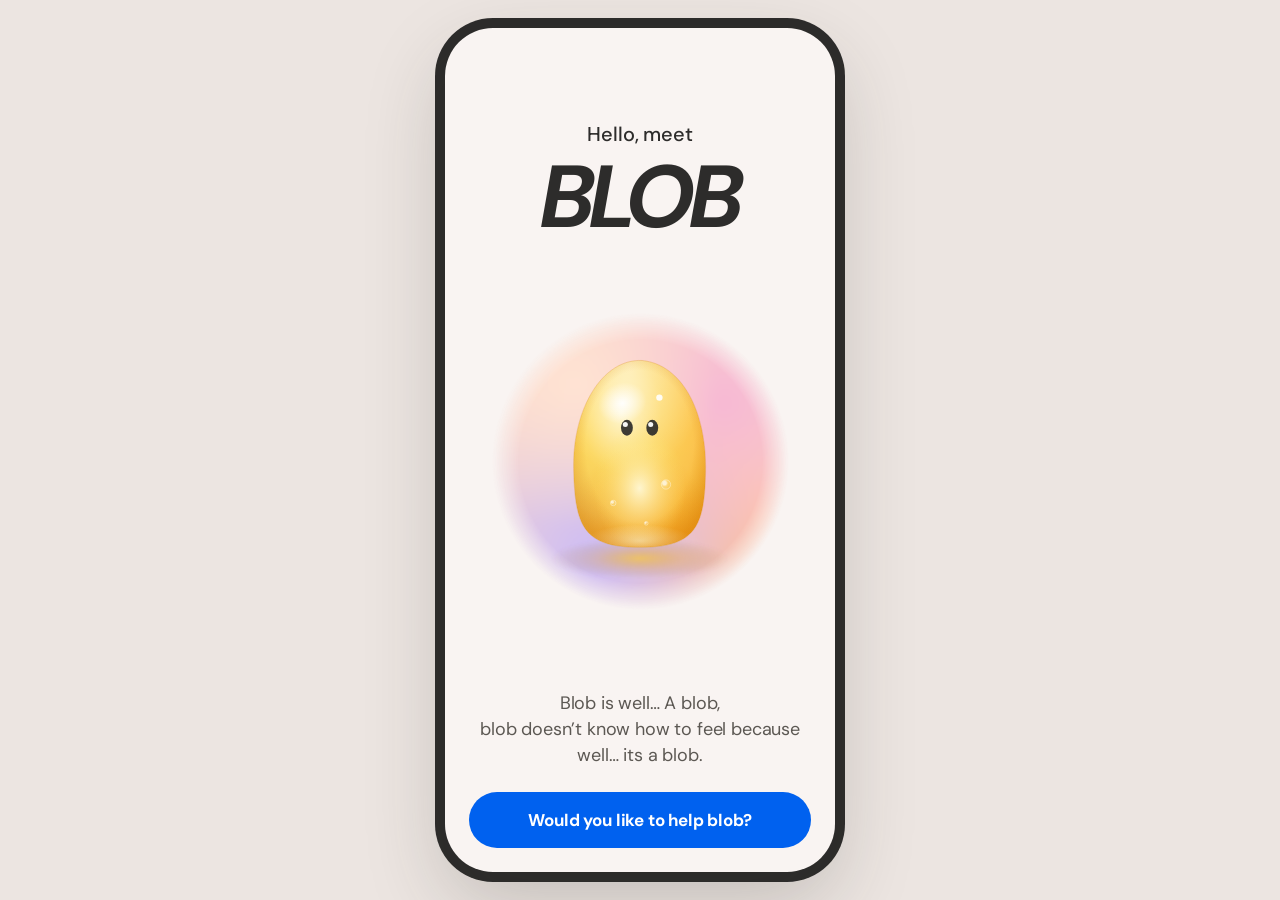
==== commit 0074220f: "Phone app: Choose your blob as the last onboarding step (6 colours, 6 backgrounds), also on the Blob" ====
--- a/blob/index.html
+++ b/blob/index.html
@@ -17,7 +17,7 @@
 <link rel="preconnect" href="https://fonts.googleapis.com">
 <link rel="preconnect" href="https://fonts.gstatic.com" crossorigin>
 <link href="https://fonts.googleapis.com/css2?family=DM+Sans:wght@400;500;700&display=swap" rel="stylesheet">
-<link rel="stylesheet" href="app.css?v=6">
+<link rel="stylesheet" href="app.css?v=8">
 </head>
 <body>
 <svg width="0" height="0" style="position:absolute" aria-hidden="true">
@@ -37,6 +37,6 @@
 </svg>
 <div class="phone"><div id="app"></div></div>
 <script src="data.js"></script>
-<script src="app.js?v=7"></script>
+<script src="app.js?v=10"></script>
 </body>
 </html>
--- a/blob/app.css
+++ b/blob/app.css
@@ -89,6 +89,15 @@
 .ob-center .ticks { text-align: left; font-size: 14px; }
 .ob-big h1, .ob-big .sub { font-size: 30px; }
 .ob-big .sub { font-weight: 700; letter-spacing: -0.02em; margin-top: 28px; }
+/* choose your blob */
+.ob-choose .ob-blob { min-height: 260px; }
+.picker { margin-top: 16px; text-align: left; }
+.pick-h { font-size: 13px; font-weight: 700; color: var(--smoke); margin: 12px 0 8px; }
+.swatches { display: grid; grid-template-columns: repeat(6, 1fr); gap: 4px; }
+.sw { display: flex; flex-direction: column; align-items: center; gap: 4px; padding: 4px 0; font-size: 11px; color: var(--smoke); border-radius: 12px; min-height: 44px; }
+.sw-dot { width: 36px; height: 36px; border-radius: 50%; box-shadow: 0 0 0 1px var(--line); transition: box-shadow .15s; }
+.sw.on { color: var(--ink); font-weight: 700; }
+.sw.on .sw-dot { box-shadow: 0 0 0 2px var(--bg), 0 0 0 4px var(--ink); }
 /* props on the blob */
 .acc g, .acc text, .acc path, .acc circle { transform-box: fill-box; }
 .a-think { animation: thinkbob 3.2s ease-in-out infinite; }
@@ -210,6 +219,8 @@
 .pal-calm { background: radial-gradient(circle at 28% 24%, #ffe3d3 0, rgba(255, 227, 211, 0) 46%), radial-gradient(circle at 78% 30%, #f7b9d4 0, rgba(247, 185, 212, 0) 52%), radial-gradient(circle at 34% 82%, #cdbdf6 0, rgba(205, 189, 246, 0) 56%), radial-gradient(circle at 82% 84%, #ffbf96 0, rgba(255, 191, 150, 0) 52%), #f8d6cc; }
 .pal-dusk { background: radial-gradient(circle at 30% 26%, #e6e0fb 0, rgba(230, 224, 251, 0) 48%), radial-gradient(circle at 76% 34%, #b9b4ee 0, rgba(185, 180, 238, 0) 52%), radial-gradient(circle at 36% 80%, #e9b8cf 0, rgba(233, 184, 207, 0) 56%), radial-gradient(circle at 80% 82%, #9fb3e8 0, rgba(159, 179, 232, 0) 50%), #d6cdee; }
 .pal-glow { background: radial-gradient(circle at 30% 26%, #fff1c9 0, rgba(255, 241, 201, 0) 48%), radial-gradient(circle at 76% 34%, #ffc7a3 0, rgba(255, 199, 163, 0) 52%), radial-gradient(circle at 36% 80%, #f6b3c9 0, rgba(246, 179, 201, 0) 56%), radial-gradient(circle at 80% 82%, #ffd27a 0, rgba(255, 210, 122, 0) 50%), #ffdcc0; }
+.pal-sea { background: radial-gradient(circle at 30% 26%, #e2f6f4 0, rgba(226, 246, 244, 0) 48%), radial-gradient(circle at 76% 34%, #9fdcd8 0, rgba(159, 220, 216, 0) 52%), radial-gradient(circle at 36% 80%, #b8d4f6 0, rgba(184, 212, 246, 0) 56%), radial-gradient(circle at 80% 82%, #7cc3e0 0, rgba(124, 195, 224, 0) 50%), #bfe3e6; }
+.pal-mist { background: radial-gradient(circle at 30% 26%, #ffffff 0, rgba(255, 255, 255, 0) 48%), radial-gradient(circle at 76% 34%, #e4ded8 0, rgba(228, 222, 216, 0) 52%), radial-gradient(circle at 36% 80%, #ddd8e6 0, rgba(221, 216, 230, 0) 56%), radial-gradient(circle at 80% 82%, #e8dccf 0, rgba(232, 220, 207, 0) 50%), #ebe5df; }
 .pal-sage { background: radial-gradient(circle at 30% 26%, #eef6e2 0, rgba(238, 246, 226, 0) 48%), radial-gradient(circle at 76% 34%, #bfe0d4 0, rgba(191, 224, 212, 0) 52%), radial-gradient(circle at 36% 80%, #f7cdb8 0, rgba(247, 205, 184, 0) 56%), radial-gradient(circle at 80% 82%, #a9cfe6 0, rgba(169, 207, 230, 0) 50%), #d5e6d6; }
 .bsvg { position: absolute; overflow: visible; }
 .bsvg g { transform-box: fill-box; }
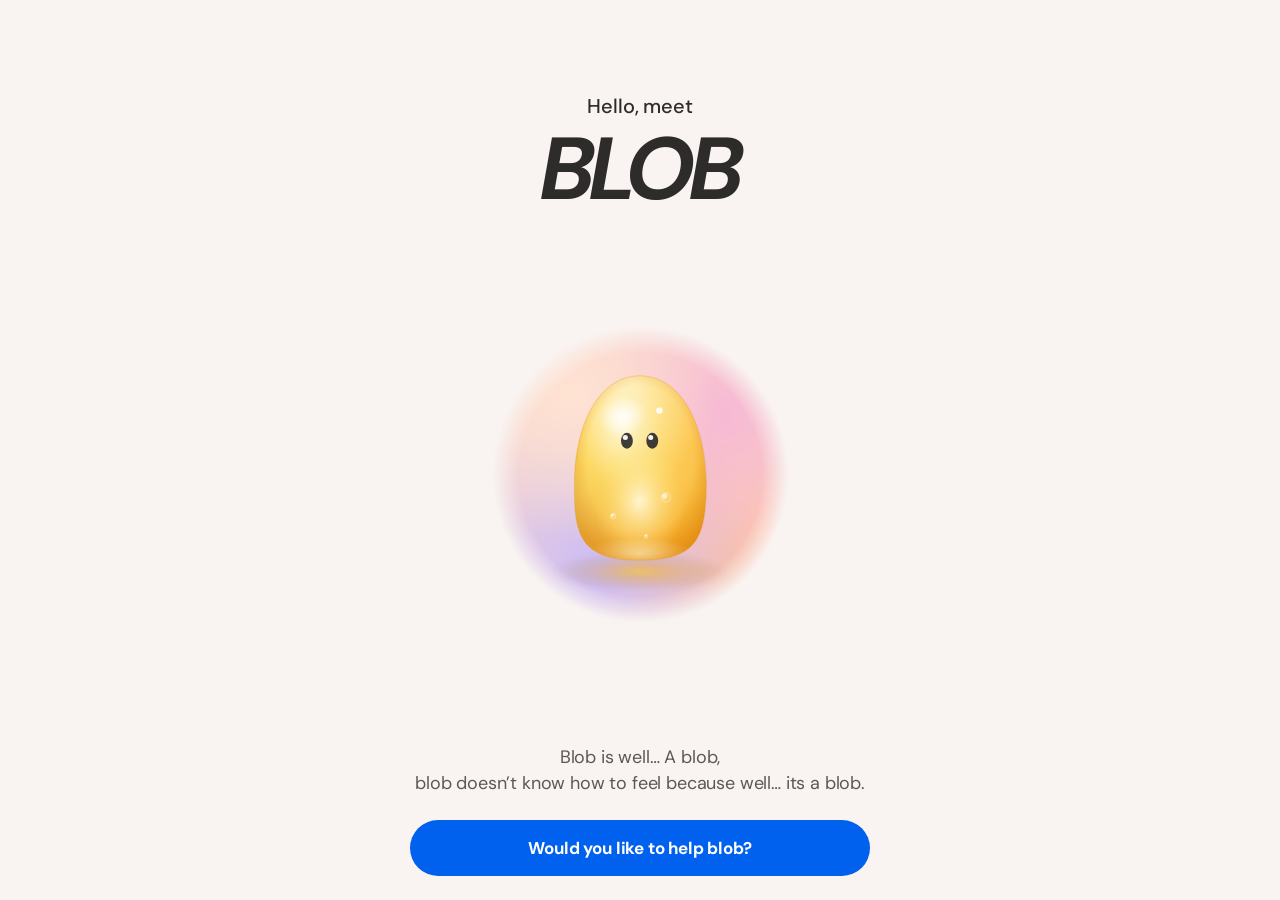
==== commit 90bb27af: "Make the blob app the whole site: remove the old laptop version, add a laptop layout (sidebar, centr" ====
--- a/blob/index.html
+++ b/blob/index.html
@@ -1,42 +1,5 @@
 <!doctype html>
-<html lang="en" data-theme="light">
-<head>
-<meta charset="utf-8">
-<meta name="viewport" content="width=device-width, initial-scale=1, viewport-fit=cover">
-<meta name="color-scheme" content="light">
-<meta name="theme-color" content="#f9f4f2">
-<meta name="apple-mobile-web-app-capable" content="yes">
-<meta name="mobile-web-app-capable" content="yes">
-<meta name="apple-mobile-web-app-status-bar-style" content="default">
-<meta name="apple-mobile-web-app-title" content="The Blob">
-<title>The Blob</title>
-<meta name="description" content="A jelly blob shares your heartbeat, tells you its day as short stories, and learns with your help.">
-<link rel="manifest" href="manifest.json">
-<link rel="icon" href="icon.svg" type="image/svg+xml">
-<link rel="apple-touch-icon" href="icon-180.png">
-<link rel="preconnect" href="https://fonts.googleapis.com">
-<link rel="preconnect" href="https://fonts.gstatic.com" crossorigin>
-<link href="https://fonts.googleapis.com/css2?family=DM+Sans:wght@400;500;700&display=swap" rel="stylesheet">
-<link rel="stylesheet" href="app.css?v=8">
-</head>
-<body>
-<svg width="0" height="0" style="position:absolute" aria-hidden="true">
-  <defs>
-    <radialGradient id="bFill" cx=".36" cy=".28" r=".85"><stop offset="0" stop-color="#fff4be" stop-opacity=".95"/><stop offset=".36" stop-color="#ffd832" stop-opacity=".72"/><stop offset=".68" stop-color="#ffc600" stop-opacity=".62"/><stop offset="1" stop-color="#f09e00" stop-opacity=".85"/></radialGradient>
-    <radialGradient id="bBase" cx=".5" cy="1.08" r=".62"><stop offset="0" stop-color="#ff8c00" stop-opacity=".5"/><stop offset="1" stop-color="#ff8c00" stop-opacity="0"/></radialGradient>
-    <radialGradient id="bEdge" cx=".5" cy=".46" r=".58"><stop offset=".7" stop-color="#c86900" stop-opacity="0"/><stop offset="1" stop-color="#c86900" stop-opacity=".32"/></radialGradient>
-    <radialGradient id="bTop" cx=".42" cy=".02" r=".6"><stop offset="0" stop-color="#fff" stop-opacity=".55"/><stop offset="1" stop-color="#fff" stop-opacity="0"/></radialGradient>
-    <radialGradient id="bCore"><stop offset="0" stop-color="#fffbde" stop-opacity=".9"/><stop offset="1" stop-color="#ffe66e" stop-opacity="0"/></radialGradient>
-    <radialGradient id="bSpec"><stop offset="0" stop-color="#fff" stop-opacity=".95"/><stop offset="1" stop-color="#fff" stop-opacity="0"/></radialGradient>
-    <radialGradient id="bRim"><stop offset="0" stop-color="#fff8cd" stop-opacity=".8"/><stop offset="1" stop-color="#fff8cd" stop-opacity="0"/></radialGradient>
-    <radialGradient id="bShadow"><stop offset="0" stop-color="#ffc400" stop-opacity=".55"/><stop offset=".5" stop-color="#d68c00" stop-opacity=".22"/><stop offset="1" stop-color="#785000" stop-opacity="0"/></radialGradient>
-    <radialGradient id="bBub" cx=".35" cy=".35" r=".6"><stop offset="0" stop-color="#fff" stop-opacity=".7"/><stop offset=".3" stop-color="#fff" stop-opacity=".7"/><stop offset=".6" stop-color="#fff" stop-opacity=".12"/><stop offset="1" stop-color="#fff" stop-opacity="0"/></radialGradient>
-    <radialGradient id="bHalo"><stop offset=".55" stop-color="#fff1c9" stop-opacity=".9"/><stop offset="1" stop-color="#ffd27a" stop-opacity="0"/></radialGradient>
-    <filter id="blur1_5" x="-50%" y="-50%" width="200%" height="200%"><feGaussianBlur stdDeviation="1.5"/></filter>
-  </defs>
-</svg>
-<div class="phone"><div id="app"></div></div>
-<script src="data.js"></script>
-<script src="app.js?v=10"></script>
-</body>
-</html>
+<html lang="en"><head><meta charset="utf-8"><meta name="viewport" content="width=device-width, initial-scale=1">
+<title>The Blob</title><meta http-equiv="refresh" content="0; url=../">
+<script>location.replace("../" + location.hash);</script></head>
+<body><a href="../">The Blob has moved here</a></body></html>
